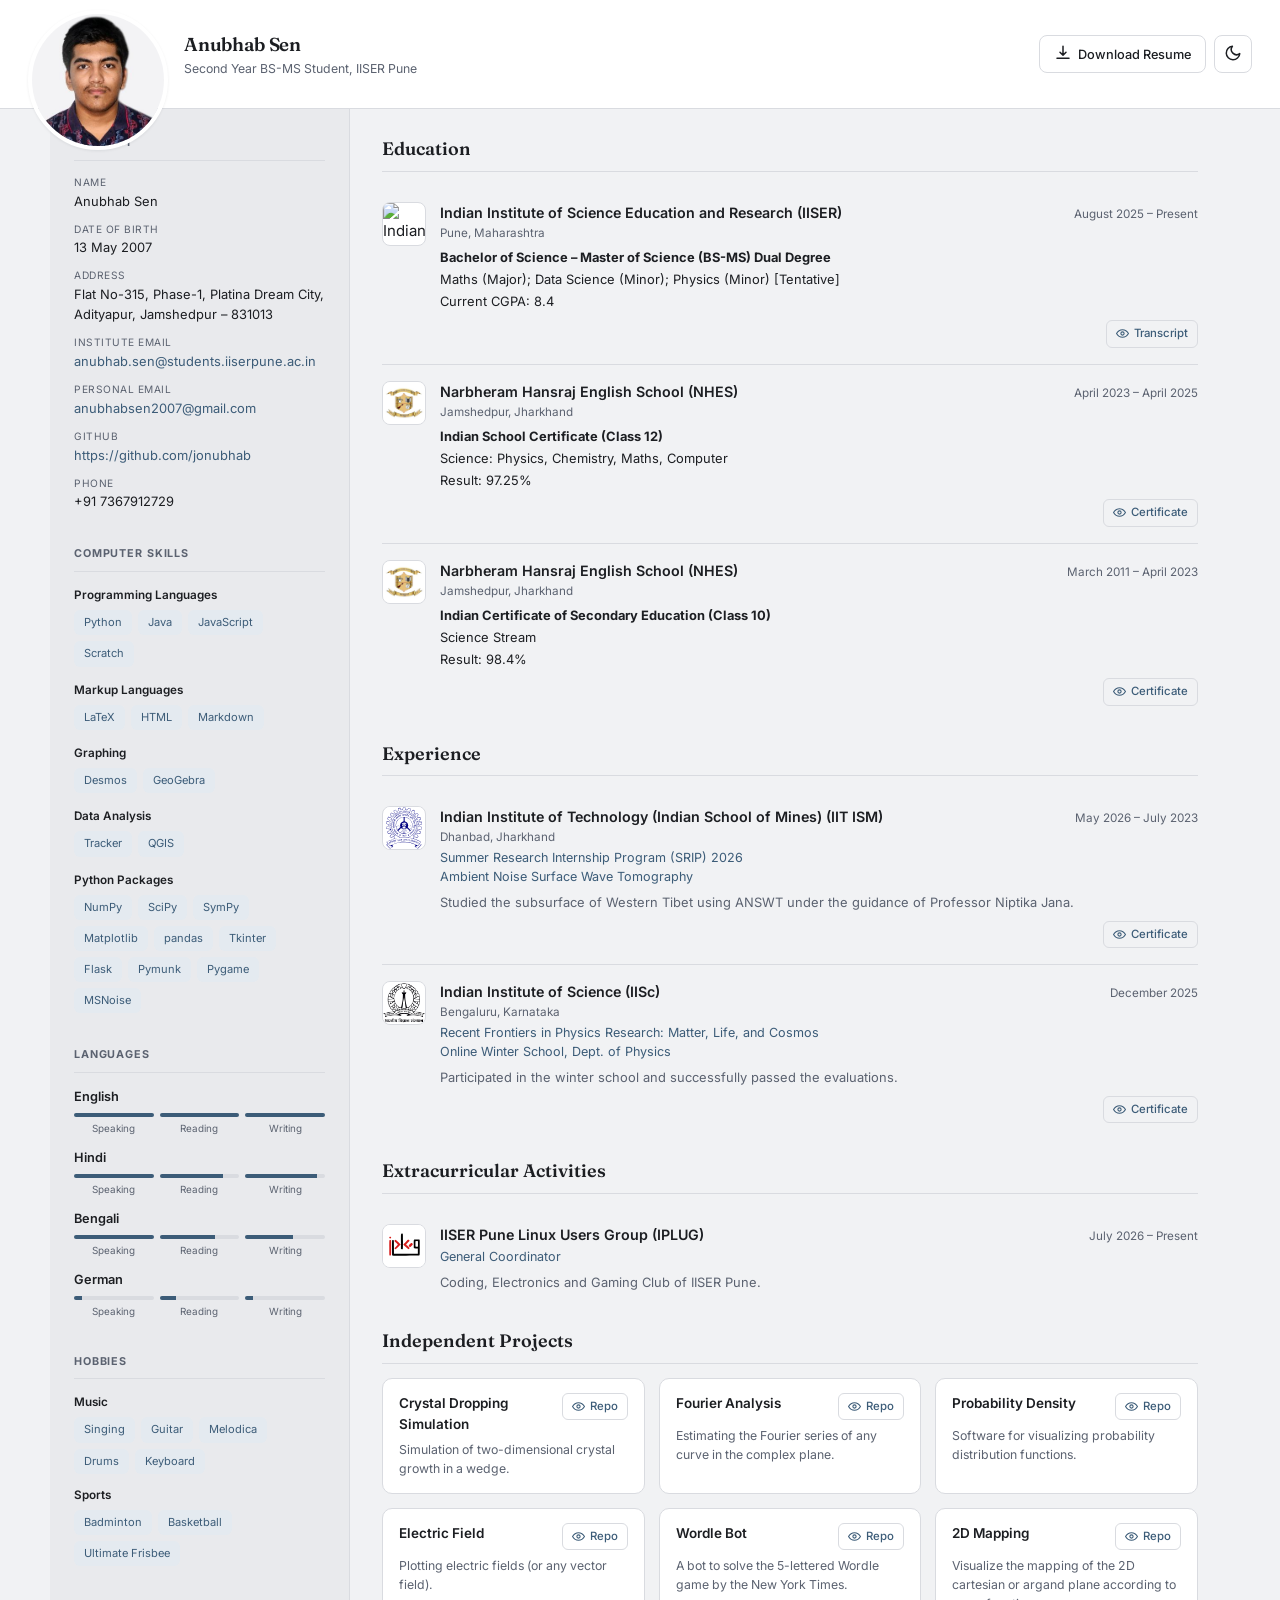
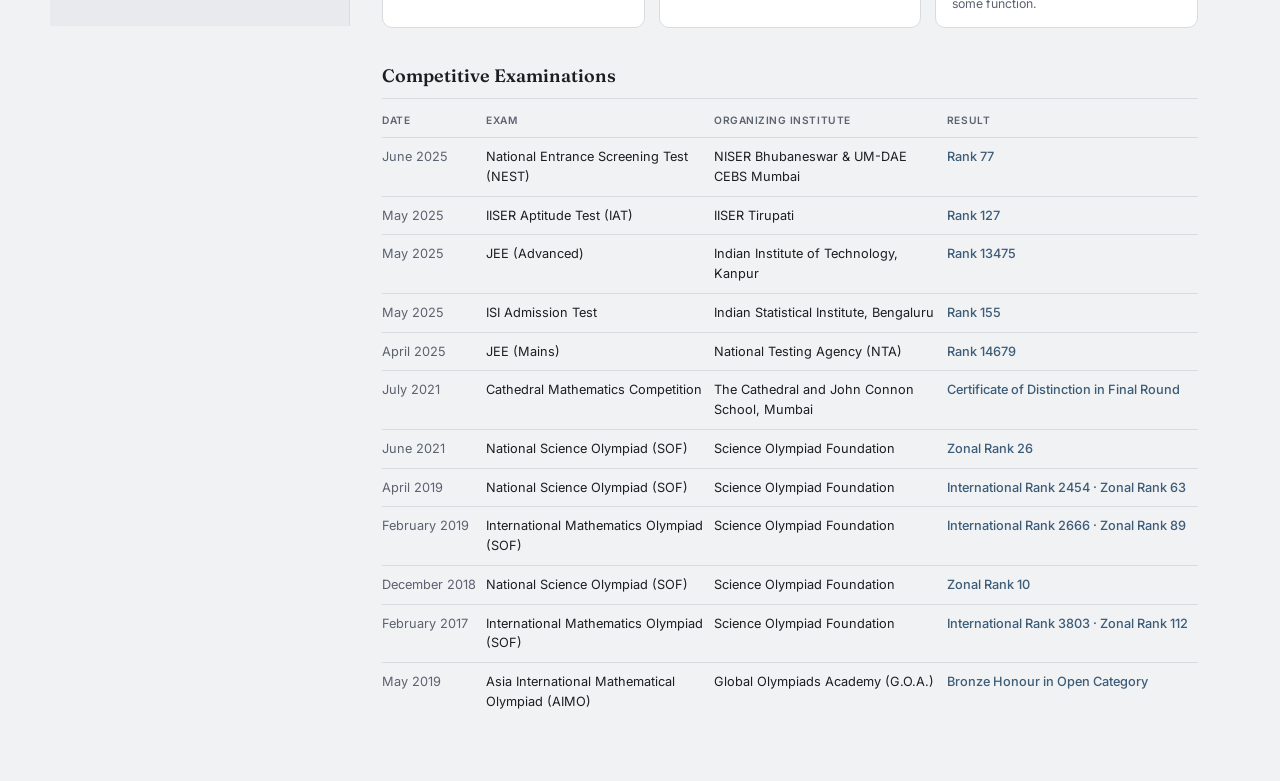
==== index.html @ 9dd553d6 "Add files via upload" ====
<!DOCTYPE html>
<html lang="en">
<head>
<meta charset="UTF-8">
<meta name="viewport" content="width=device-width, initial-scale=1">
<title>Digital CV</title>
<link rel="stylesheet" href="style.css">
<script>
  // Apply saved / system theme immediately to avoid a flash of the wrong theme.
  (function () {
    try {
      var saved = localStorage.getItem('cv-theme');
      var theme = saved || (window.matchMedia('(prefers-color-scheme: dark)').matches ? 'dark' : 'light');
      document.documentElement.setAttribute('data-theme', theme);
    } catch (e) {
      document.documentElement.setAttribute('data-theme', 'light');
    }
  })();
</script>
</head>
<body>

  <header class="topbar">
    <img id="topbarPhoto" class="topbar__photo" src="" alt="">
    <div class="topbar__id">
      <div id="topbarName" class="topbar__name">Loading…</div>
      <div id="topbarRole" class="topbar__role"></div>
    </div>
    <div class="topbar__spacer"></div>
    <div class="topbar__actions">
      <button id="downloadBtn" class="icon-btn icon-btn--wide" title="Download Resume" aria-label="Download Resume">
        <span class="icon-download"></span> Download Resume
      </button>
      <button id="themeToggle" class="icon-btn" title="Toggle dark mode" aria-label="Toggle dark mode">
        <span class="icon-sun"></span>
        <span class="icon-moon"></span>
      </button>
    </div>
  </header>

  <div id="app" class="layout">
    <aside class="sidebar">

      <section class="section">
        <h2 class="section__title">Contact</h2>
        <ul id="contactList" class="contact-list"></ul>
      </section>

      <section class="section">
        <h2 class="section__title">Computer Skills</h2>
        <div id="skillsList"></div>
      </section>

      <section class="section">
        <h2 class="section__title">Languages</h2>
        <div id="languagesList"></div>
      </section>

      <section class="section">
        <h2 class="section__title">Hobbies</h2>
        <div id="hobbiesList"></div>
      </section>

    </aside>

    <main class="content">

      <section class="section">
        <h2 class="section__title">Education</h2>
        <div id="educationList"></div>
      </section>

      <section class="section">
        <h2 class="section__title">Experience</h2>
        <div id="experienceList"></div>
      </section>

      <section class="section">
        <h2 class="section__title">Extracurricular Activities</h2>
        <div id="extracurricularList"></div>
      </section>

      <section class="section">
        <h2 class="section__title">Independent Projects</h2>
        <div id="projectsGrid" class="project-grid"></div>
      </section>

      <section class="section">
        <h2 class="section__title">Competitive Examinations</h2>
        <table class="exam-table">
          <thead>
            <tr><th>Date</th><th>Exam</th><th>Organizing Institute</th><th>Result</th></tr>
          </thead>
          <tbody id="examsBody"></tbody>
        </table>
      </section>

    </main>
  </div>

  <iframe id="printFrame" title="Resume print" aria-hidden="true"
    style="position:fixed;width:0;height:0;border:0;visibility:hidden;"></iframe>

  <script src="script.js"></script>
</body>
</html>
---- style.css ----
/* ============================================================
   Digital CV — Desktop stylesheet
   Theme: minimalist grey (light) / deep blue (dark)
   ============================================================ */

@import url('https://fonts.googleapis.com/css2?family=Fraunces:opsz,wght@9..144,400;9..144,500;9..144,600&family=Inter:wght@400;500;600;700&display=swap');

:root[data-theme="light"] {
  --bg: #f1f2f4;
  --surface: #ffffff;
  --sidebar-bg: #e9eaed;
  --border: #d9dbe0;
  --text: #1c1e22;
  --text-muted: #5b6270;
  --accent: #3c5c78;
  --accent-soft: #e4eaf0;
  --accent-contrast: #ffffff;
  --shadow: 0 1px 3px rgba(20, 24, 30, 0.07);
  --placeholder: #b8bec8;
  color-scheme: light;
}

:root[data-theme="dark"] {
  --bg: #0b111c;
  --surface: #121b29;
  --sidebar-bg: #0e1621;
  --border: #223049;
  --text: #e7eaf0;
  --text-muted: #8f9bb0;
  --accent: #7aa7dc;
  --accent-soft: #1a2536;
  --accent-contrast: #0b111c;
  --shadow: 0 1px 3px rgba(0, 0, 0, 0.4);
  --placeholder: #3a4a63;
  color-scheme: dark;
}

* { box-sizing: border-box; }

html, body {
  margin: 0;
  padding: 0;
  background: var(--bg);
  color: var(--text);
  font-family: 'Inter', system-ui, sans-serif;
  font-size: 15px;
  line-height: 1.55;
  -webkit-font-smoothing: antialiased;
}

a { color: var(--accent); text-decoration: none; }
a:hover { text-decoration: underline; }

::selection { background: var(--accent); color: var(--accent-contrast); }

button {
  font-family: inherit;
  cursor: pointer;
}

/* ---------------- Top bar ---------------- */

.topbar {
  position: sticky;
  top: 0;
  z-index: 50;
  display: flex;
  align-items: center;
  gap: 16px;
  padding: 10px 28px;
  background: var(--surface);
  border-bottom: 1px solid var(--border);
  overflow: visible;
}

.topbar__photo {
  width: 140px;
  height: 140px;
  border-radius: 50%;
  object-fit: cover;
  border: 4px solid var(--surface);
  box-shadow: var(--shadow);
  flex-shrink: 0;
  position: relative;
  z-index: 2;
  margin-bottom: -52px;
  background: var(--sidebar-bg);
}

.topbar__id { min-width: 0; }

.topbar__name {
  font-family: 'Fraunces', serif;
  font-size: 1.25rem;
  font-weight: 600;
  letter-spacing: -0.01em;
  white-space: nowrap;
  overflow: hidden;
  text-overflow: ellipsis;
}

.topbar__role {
  font-size: 0.82rem;
  color: var(--text-muted);
  white-space: nowrap;
  overflow: hidden;
  text-overflow: ellipsis;
}

.topbar__spacer { flex: 1; }

.topbar__actions {
  display: flex;
  align-items: center;
  gap: 8px;
}

.icon-btn {
  display: inline-flex;
  align-items: center;
  justify-content: center;
  gap: 6px;
  width: 38px;
  height: 38px;
  border-radius: 8px;
  border: 1px solid var(--border);
  background: var(--surface);
  color: var(--text);
  transition: background 0.15s ease, border-color 0.15s ease;
}

.icon-btn:hover { background: var(--accent-soft); border-color: var(--accent); }

.icon-btn svg { width: 18px; height: 18px; stroke: currentColor; }

.icon-btn--wide {
  width: auto;
  padding: 0 14px;
  font-size: 0.85rem;
  font-weight: 500;
}

/* Sun/moon swap by theme */
[data-theme="light"] .icon-moon { display: block; }
[data-theme="light"] .icon-sun { display: none; }
[data-theme="dark"] .icon-moon { display: none; }
[data-theme="dark"] .icon-sun { display: block; }

/* ---------------- Layout ---------------- */

.layout {
  display: flex;
  align-items: flex-start;
  max-width: 1180px;
  margin: 0 auto;
}

.sidebar {
  width: 300px;
  flex-shrink: 0;
  background: var(--sidebar-bg);
  border-right: 1px solid var(--border);
  padding: 26px 24px 60px;
  min-height: calc(100vh - 73px);
}

.content {
  flex: 1;
  min-width: 0;
  padding: 26px 32px 60px;
}

/* ---------------- Section headings ---------------- */

.section { margin-bottom: 34px; }
.section:last-child { margin-bottom: 0; }

.section__title {
  font-size: 0.72rem;
  font-weight: 700;
  letter-spacing: 0.08em;
  text-transform: uppercase;
  color: var(--text-muted);
  margin: 0 0 14px;
  padding-bottom: 8px;
  border-bottom: 1px solid var(--border);
}

.content .section__title {
  font-size: 1.2rem;
  color: var(--text);
  text-transform: none;
  letter-spacing: 0;
  font-family: 'Fraunces', serif;
  font-weight: 600;
}

/* ---------------- Sidebar: contact ---------------- */

.contact-list {
  list-style: none;
  margin: 0;
  padding: 0;
  display: flex;
  flex-direction: column;
  gap: 10px;
}

.contact-list li {
  display: flex;
  flex-direction: column;
  gap: 1px;
  font-size: 0.86rem;
}

.contact-list .label {
  font-size: 0.68rem;
  text-transform: uppercase;
  letter-spacing: 0.05em;
  color: var(--text-muted);
}

.contact-list .value { word-break: break-word; }

/* ---------------- Sidebar: skills ---------------- */

.skill-group { margin-bottom: 14px; }
.skill-group:last-child { margin-bottom: 0; }

.skill-group__label {
  font-size: 0.78rem;
  font-weight: 600;
  margin-bottom: 6px;
}

.tag-row {
  display: flex;
  flex-wrap: wrap;
  gap: 6px;
}

.tag {
  font-size: 0.74rem;
  padding: 3px 9px;
  border-radius: 6px;
  background: var(--accent-soft);
  color: var(--accent);
  border: 1px solid transparent;
}

/* ---------------- Sidebar: languages ---------------- */

.lang-item { margin-bottom: 12px; }
.lang-item:last-child { margin-bottom: 0; }

.lang-item__name { font-size: 0.85rem; font-weight: 600; margin-bottom: 6px; }

.lang-bars {
  display: grid;
  grid-template-columns: 1fr 1fr 1fr;
  gap: 6px;
}

.lang-bar {
  font-size: 0.66rem;
  color: var(--text-muted);
  text-align: center;
}

.lang-bar__track {
  height: 4px;
  background: var(--border);
  border-radius: 2px;
  margin-bottom: 4px;
  overflow: hidden;
}

.lang-bar__fill { height: 100%; background: var(--accent); }

/* ---------------- Sidebar: hobbies ---------------- */

.hobby-group { margin-bottom: 12px; }
.hobby-group:last-child { margin-bottom: 0; }
.hobby-group__label { font-size: 0.78rem; font-weight: 600; margin-bottom: 6px; }

/* ---------------- Main content: entries ---------------- */

.entry {
  display: flex;
  gap: 14px;
  padding: 16px 0;
  border-bottom: 1px solid var(--border);
}

.entry:last-child { border-bottom: none; padding-bottom: 0; }

.entry__logo {
  width: 44px;
  height: 44px;
  border-radius: 8px;
  object-fit: cover;
  flex-shrink: 0;
  border: 1px solid var(--border);
  background: var(--surface);
}

.entry__body { flex: 1; min-width: 0; }

.entry__top {
  display: flex;
  justify-content: space-between;
  align-items: baseline;
  gap: 12px;
  flex-wrap: wrap;
}

.entry__title { font-weight: 600; font-size: 0.95rem; }
.entry__meta { font-size: 0.78rem; color: var(--text-muted); white-space: nowrap; }
.entry__subtitle { font-size: 0.84rem; color: var(--accent); margin-top: 1px; }
.entry__loc { font-size: 0.78rem; color: var(--text-muted); }

.entry__lines { margin: 6px 0 0; font-size: 0.86rem; color: var(--text); }
.entry__lines div { margin-bottom: 2px; }
.entry__lines div:last-child { margin-bottom: 0; }

.entry__desc { font-size: 0.86rem; color: var(--text-muted); margin-top: 6px; }

.entry__foot {
  display: flex;
  align-items: center;
  justify-content: space-between;
  margin-top: 8px;
}

.view-link {
  display: inline-flex;
  align-items: center;
  gap: 5px;
  font-size: 0.76rem;
  font-weight: 500;
  color: var(--accent);
  border: 1px solid var(--border);
  border-radius: 6px;
  padding: 4px 9px;
}

.view-link svg { width: 13px; height: 13px; stroke: currentColor; }
.view-link:hover { background: var(--accent-soft); text-decoration: none; }
.view-link--disabled { opacity: 0.45; cursor: not-allowed; pointer-events: none; }

/* Projects */

.project-grid {
  display: grid;
  grid-template-columns: repeat(auto-fill, minmax(240px, 1fr));
  gap: 14px;
}

.project-card {
  border: 1px solid var(--border);
  border-radius: 10px;
  padding: 14px 16px;
  background: var(--surface);
}

.project-card__top {
  display: flex;
  justify-content: space-between;
  align-items: flex-start;
  gap: 8px;
}

.project-card__name { font-weight: 600; font-size: 0.9rem; }
.project-card__desc { font-size: 0.82rem; color: var(--text-muted); margin-top: 6px; }

/* Competitive exams — compact table */

.exam-table {
  width: 100%;
  border-collapse: collapse;
  font-size: 0.85rem;
}

.exam-table th {
  text-align: left;
  font-size: 0.68rem;
  text-transform: uppercase;
  letter-spacing: 0.05em;
  color: var(--text-muted);
  padding: 0 10px 8px 0;
  border-bottom: 1px solid var(--border);
  font-weight: 600;
}

.exam-table td {
  padding: 9px 10px 9px 0;
  border-bottom: 1px solid var(--border);
  vertical-align: top;
}

.exam-table tr:last-child td { border-bottom: none; }
.exam-table td.result { color: var(--accent); font-weight: 500; white-space: nowrap; }
.exam-table td.date { color: var(--text-muted); white-space: nowrap; }

/* ---------------- Loading / error state ---------------- */

.load-note {
  font-size: 0.85rem;
  color: var(--text-muted);
  padding: 40px;
  text-align: center;
}

.load-note code {
  background: var(--accent-soft);
  padding: 1px 6px;
  border-radius: 4px;
}

/* ---------------- Focus visibility ---------------- */

a:focus-visible, button:focus-visible {
  outline: 2px solid var(--accent);
  outline-offset: 2px;
}

/* ---------------- Responsive fallback (narrow desktop window) ---------------- */

@media (max-width: 860px) {
  .layout { flex-direction: column; }
  .sidebar { width: 100%; border-right: none; border-bottom: 1px solid var(--border); min-height: 0; }
  .exam-table { display: block; overflow-x: auto; }
}

@media (prefers-reduced-motion: reduce) {
  * { transition: none !important; }
}
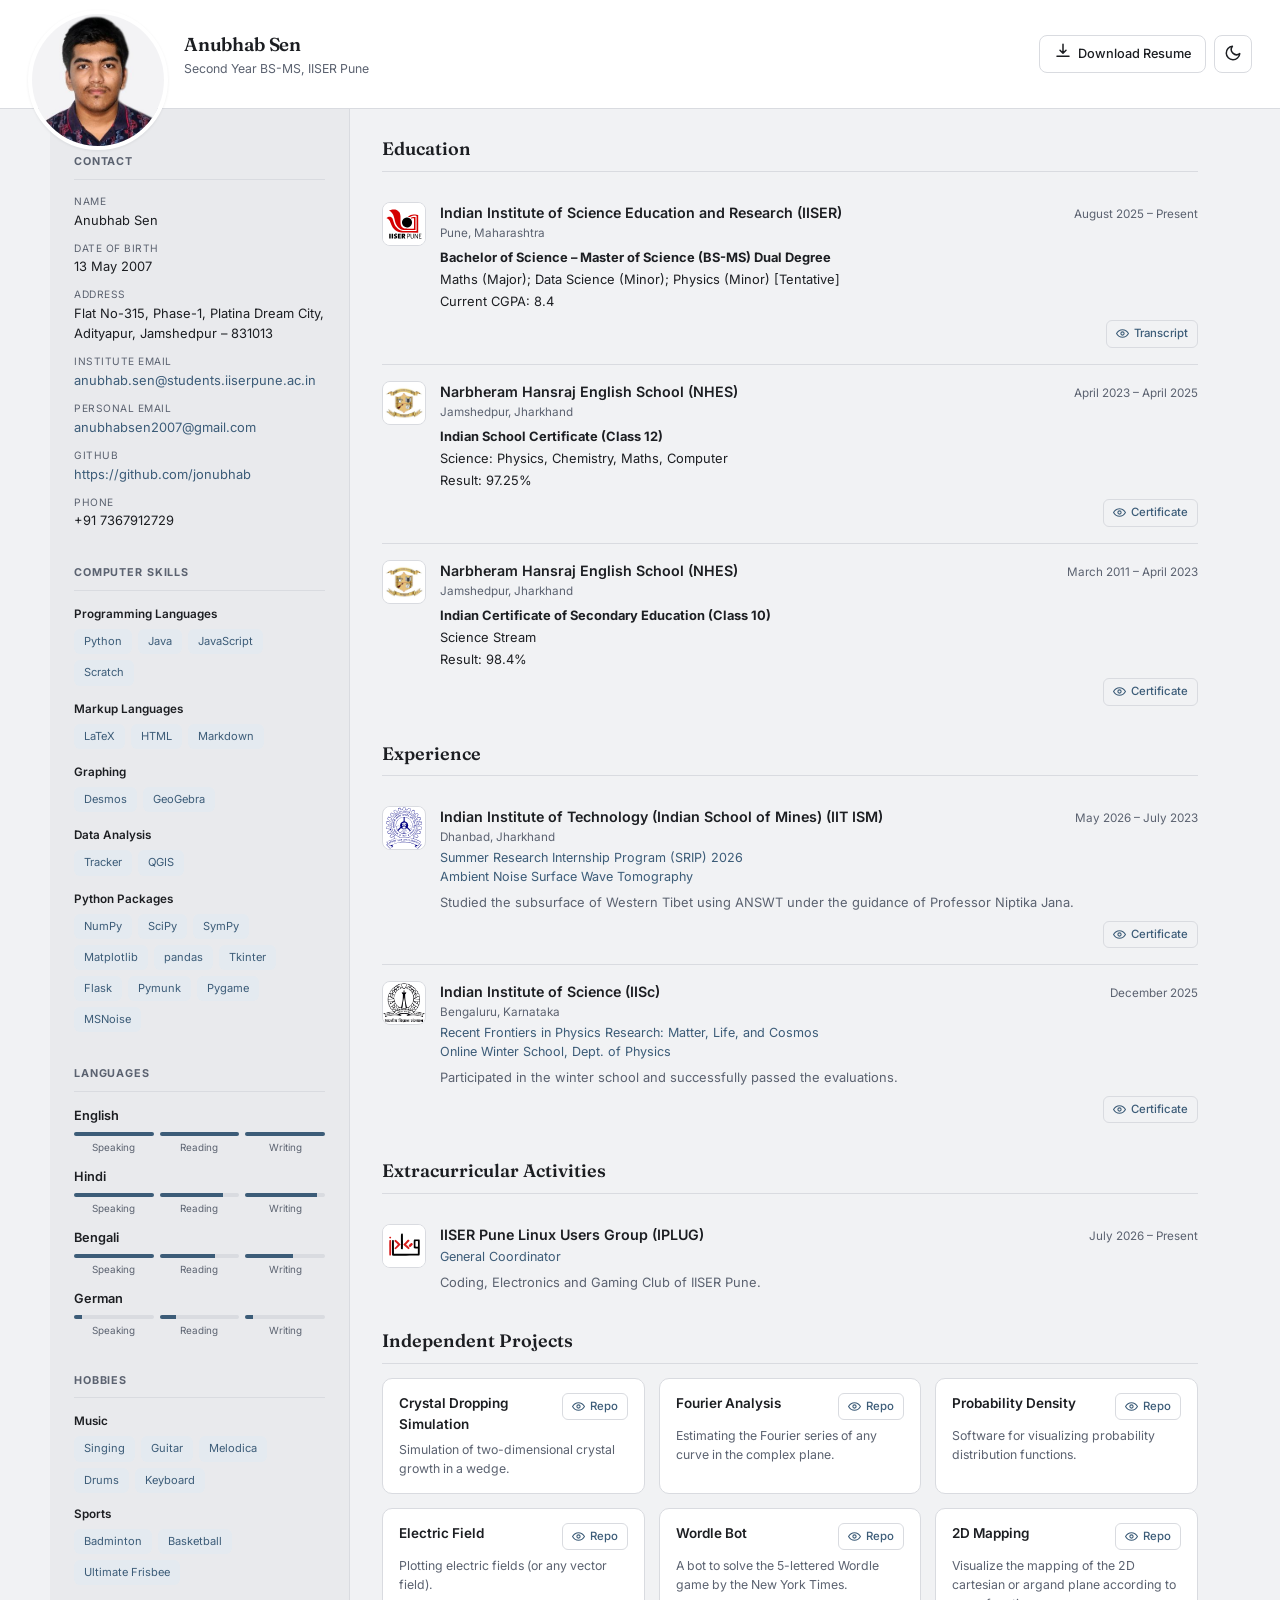
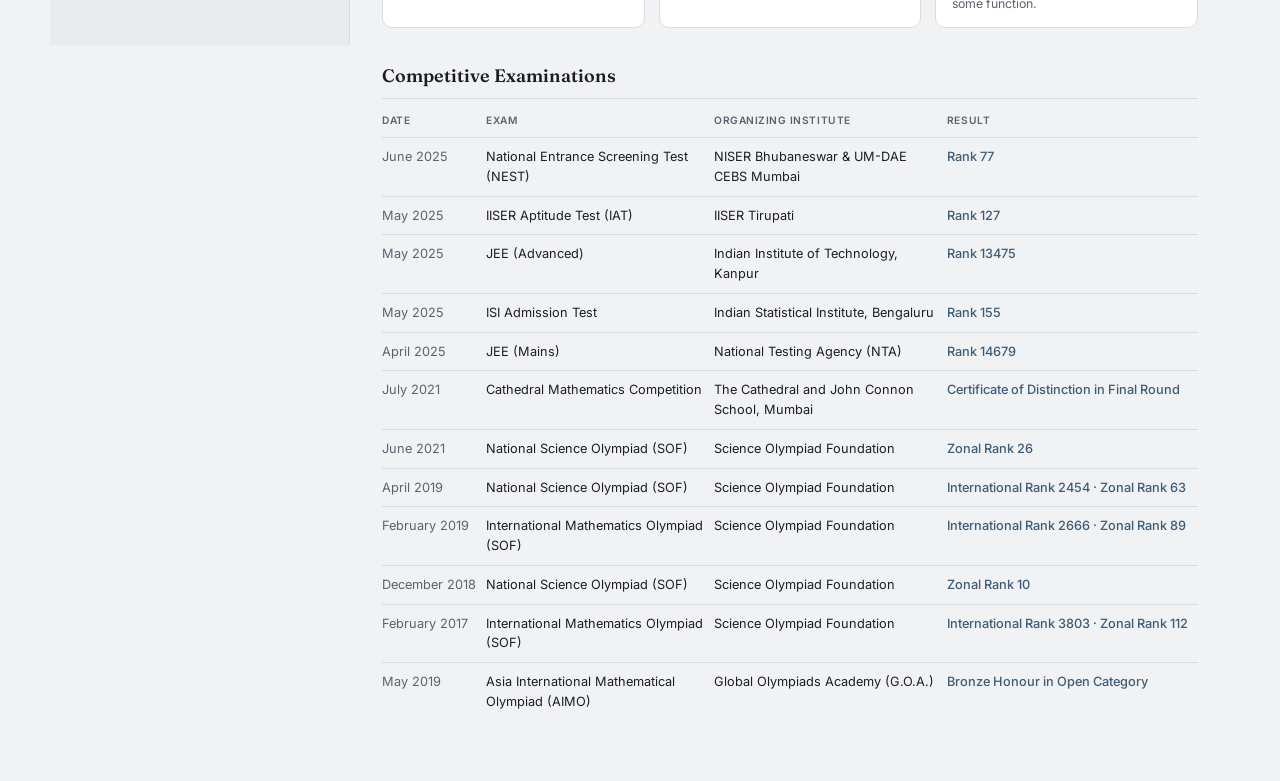
==== commit 6dd1487b: "Add files via upload" ====
--- a/index.html
+++ b/index.html
@@ -28,9 +28,9 @@
     </div>
     <div class="topbar__spacer"></div>
     <div class="topbar__actions">
-      <button id="downloadBtn" class="icon-btn icon-btn--wide" title="Download Resume" aria-label="Download Resume">
+      <a id="downloadBtn" class="icon-btn icon-btn--wide" href="assets/Anubhab%20Sen%20-%20CV.pdf" download="Anubhab Sen - CV.pdf" title="Download Resume" aria-label="Download Resume">
         <span class="icon-download"></span> Download Resume
-      </button>
+      </a>
       <button id="themeToggle" class="icon-btn" title="Toggle dark mode" aria-label="Toggle dark mode">
         <span class="icon-sun"></span>
         <span class="icon-moon"></span>
@@ -98,9 +98,6 @@
     </main>
   </div>
 
-  <iframe id="printFrame" title="Resume print" aria-hidden="true"
-    style="position:fixed;width:0;height:0;border:0;visibility:hidden;"></iframe>
-
   <script src="script.js"></script>
 </body>
 </html>
--- a/style.css
+++ b/style.css
@@ -126,10 +126,11 @@
   border: 1px solid var(--border);
   background: var(--surface);
   color: var(--text);
+  text-decoration: none;
   transition: background 0.15s ease, border-color 0.15s ease;
 }
 
-.icon-btn:hover { background: var(--accent-soft); border-color: var(--accent); }
+.icon-btn:hover { background: var(--accent-soft); border-color: var(--accent); text-decoration: none; }
 
 .icon-btn svg { width: 18px; height: 18px; stroke: currentColor; }
 
@@ -150,9 +151,11 @@
 
 .layout {
   display: flex;
+  flex-wrap: nowrap;
   align-items: flex-start;
   max-width: 1180px;
   margin: 0 auto;
+  overflow-x: auto;
 }
 
 .sidebar {
@@ -160,13 +163,13 @@
   flex-shrink: 0;
   background: var(--sidebar-bg);
   border-right: 1px solid var(--border);
-  padding: 26px 24px 60px;
+  padding: 45px 24px 60px;
   min-height: calc(100vh - 73px);
 }
 
 .content {
   flex: 1;
-  min-width: 0;
+  min-width: 520px;
   padding: 26px 32px 60px;
 }
 
@@ -424,13 +427,12 @@
   outline-offset: 2px;
 }
 
-/* ---------------- Responsive fallback (narrow desktop window) ---------------- */
-
-@media (max-width: 860px) {
-  .layout { flex-direction: column; }
-  .sidebar { width: 100%; border-right: none; border-bottom: 1px solid var(--border); min-height: 0; }
-  .exam-table { display: block; overflow-x: auto; }
-}
+/* ---------------- Narrow desktop window ----------------
+   Below the content's comfortable min-width, the sidebar and
+   content no longer wrap/stack — the .layout row scrolls
+   horizontally instead (scrollbar at the bottom). */
+
+.exam-table { display: block; overflow-x: auto; }
 
 @media (prefers-reduced-motion: reduce) {
   * { transition: none !important; }
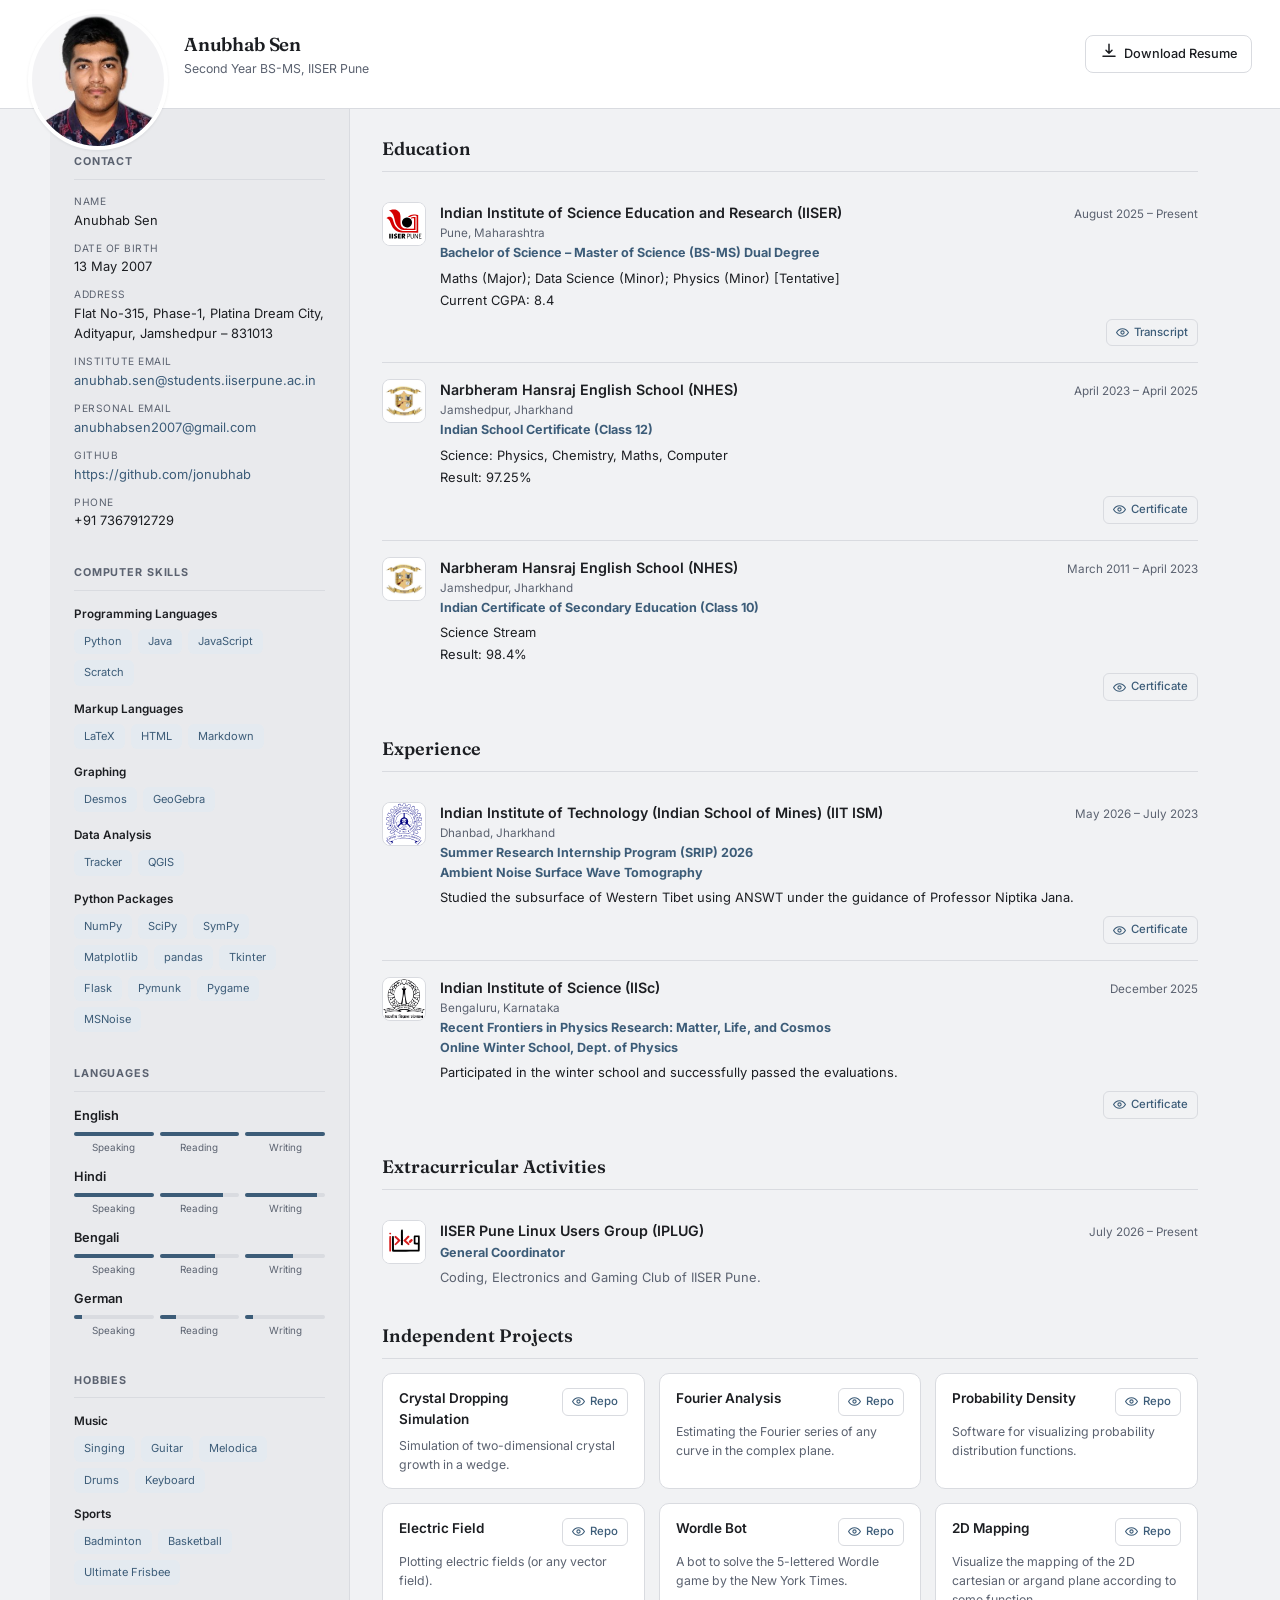
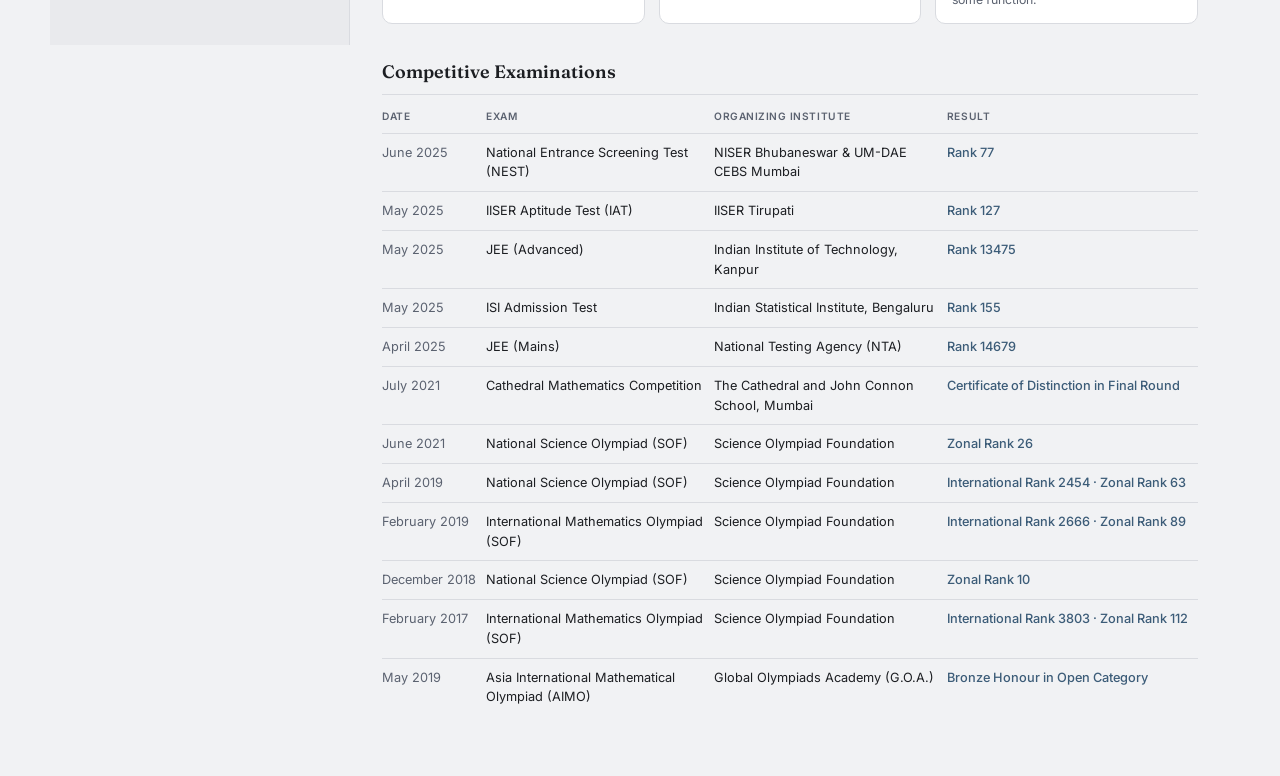
==== commit a3bd4771: "Add files via upload" ====
--- a/index.html
+++ b/index.html
@@ -3,20 +3,9 @@
 <head>
 <meta charset="UTF-8">
 <meta name="viewport" content="width=device-width, initial-scale=1">
-<title>Digital CV</title>
+<title>Anubhab Sen</title>
 <link rel="stylesheet" href="style.css">
-<script>
-  // Apply saved / system theme immediately to avoid a flash of the wrong theme.
-  (function () {
-    try {
-      var saved = localStorage.getItem('cv-theme');
-      var theme = saved || (window.matchMedia('(prefers-color-scheme: dark)').matches ? 'dark' : 'light');
-      document.documentElement.setAttribute('data-theme', theme);
-    } catch (e) {
-      document.documentElement.setAttribute('data-theme', 'light');
-    }
-  })();
-</script>
+<script src="theme-init.js"></script>
 </head>
 <body>
 
@@ -28,13 +17,9 @@
     </div>
     <div class="topbar__spacer"></div>
     <div class="topbar__actions">
-      <a id="downloadBtn" class="icon-btn icon-btn--wide" href="assets/Anubhab%20Sen%20-%20CV.pdf" download="Anubhab Sen - CV.pdf" title="Download Resume" aria-label="Download Resume">
+      <a id="downloadBtn" class="icon-btn icon-btn--wide" href="assets/Anubhab%20Sen%20-%20CV.pdf" download="Anubhab Sen - Resume.pdf" title="Download Resume" aria-label="Download Resume">
         <span class="icon-download"></span> Download Resume
       </a>
-      <button id="themeToggle" class="icon-btn" title="Toggle dark mode" aria-label="Toggle dark mode">
-        <span class="icon-sun"></span>
-        <span class="icon-moon"></span>
-      </button>
     </div>
   </header>
 
--- a/style.css
+++ b/style.css
@@ -1,39 +1,5 @@
-/* ============================================================
-   Digital CV — Desktop stylesheet
-   Theme: minimalist grey (light) / deep blue (dark)
-   ============================================================ */
-
 @import url('https://fonts.googleapis.com/css2?family=Fraunces:opsz,wght@9..144,400;9..144,500;9..144,600&family=Inter:wght@400;500;600;700&display=swap');
-
-:root[data-theme="light"] {
-  --bg: #f1f2f4;
-  --surface: #ffffff;
-  --sidebar-bg: #e9eaed;
-  --border: #d9dbe0;
-  --text: #1c1e22;
-  --text-muted: #5b6270;
-  --accent: #3c5c78;
-  --accent-soft: #e4eaf0;
-  --accent-contrast: #ffffff;
-  --shadow: 0 1px 3px rgba(20, 24, 30, 0.07);
-  --placeholder: #b8bec8;
-  color-scheme: light;
-}
-
-:root[data-theme="dark"] {
-  --bg: #0b111c;
-  --surface: #121b29;
-  --sidebar-bg: #0e1621;
-  --border: #223049;
-  --text: #e7eaf0;
-  --text-muted: #8f9bb0;
-  --accent: #7aa7dc;
-  --accent-soft: #1a2536;
-  --accent-contrast: #0b111c;
-  --shadow: 0 1px 3px rgba(0, 0, 0, 0.4);
-  --placeholder: #3a4a63;
-  color-scheme: dark;
-}
+@import url('theme.css');
 
 * { box-sizing: border-box; }
 
@@ -58,7 +24,7 @@
   cursor: pointer;
 }
 
-/* ---------------- Top bar ---------------- */
+/* Top bar */
 
 .topbar {
   position: sticky;
@@ -141,13 +107,7 @@
   font-weight: 500;
 }
 
-/* Sun/moon swap by theme */
-[data-theme="light"] .icon-moon { display: block; }
-[data-theme="light"] .icon-sun { display: none; }
-[data-theme="dark"] .icon-moon { display: none; }
-[data-theme="dark"] .icon-sun { display: block; }
-
-/* ---------------- Layout ---------------- */
+/* Layout */
 
 .layout {
   display: flex;
@@ -173,7 +133,7 @@
   padding: 26px 32px 60px;
 }
 
-/* ---------------- Section headings ---------------- */
+/* Section headings */
 
 .section { margin-bottom: 34px; }
 .section:last-child { margin-bottom: 0; }
@@ -198,7 +158,7 @@
   font-weight: 600;
 }
 
-/* ---------------- Sidebar: contact ---------------- */
+/* Contact */
 
 .contact-list {
   list-style: none;
@@ -225,7 +185,7 @@
 
 .contact-list .value { word-break: break-word; }
 
-/* ---------------- Sidebar: skills ---------------- */
+/* Skills */
 
 .skill-group { margin-bottom: 14px; }
 .skill-group:last-child { margin-bottom: 0; }
@@ -251,7 +211,7 @@
   border: 1px solid transparent;
 }
 
-/* ---------------- Sidebar: languages ---------------- */
+/* Languages */
 
 .lang-item { margin-bottom: 12px; }
 .lang-item:last-child { margin-bottom: 0; }
@@ -280,13 +240,13 @@
 
 .lang-bar__fill { height: 100%; background: var(--accent); }
 
-/* ---------------- Sidebar: hobbies ---------------- */
+/* Hobbies */
 
 .hobby-group { margin-bottom: 12px; }
 .hobby-group:last-child { margin-bottom: 0; }
 .hobby-group__label { font-size: 0.78rem; font-weight: 600; margin-bottom: 6px; }
 
-/* ---------------- Main content: entries ---------------- */
+/* Main: entries */
 
 .entry {
   display: flex;
@@ -376,7 +336,7 @@
 .project-card__name { font-weight: 600; font-size: 0.9rem; }
 .project-card__desc { font-size: 0.82rem; color: var(--text-muted); margin-top: 6px; }
 
-/* Competitive exams — compact table */
+/* Competitive exams */
 
 .exam-table {
   width: 100%;
@@ -405,7 +365,7 @@
 .exam-table td.result { color: var(--accent); font-weight: 500; white-space: nowrap; }
 .exam-table td.date { color: var(--text-muted); white-space: nowrap; }
 
-/* ---------------- Loading / error state ---------------- */
+/* Loading Screen */
 
 .load-note {
   font-size: 0.85rem;
@@ -420,18 +380,13 @@
   border-radius: 4px;
 }
 
-/* ---------------- Focus visibility ---------------- */
+/* Focus visibility */
 
 a:focus-visible, button:focus-visible {
   outline: 2px solid var(--accent);
   outline-offset: 2px;
 }
 
-/* ---------------- Narrow desktop window ----------------
-   Below the content's comfortable min-width, the sidebar and
-   content no longer wrap/stack — the .layout row scrolls
-   horizontally instead (scrollbar at the bottom). */
-
 .exam-table { display: block; overflow-x: auto; }
 
 @media (prefers-reduced-motion: reduce) {
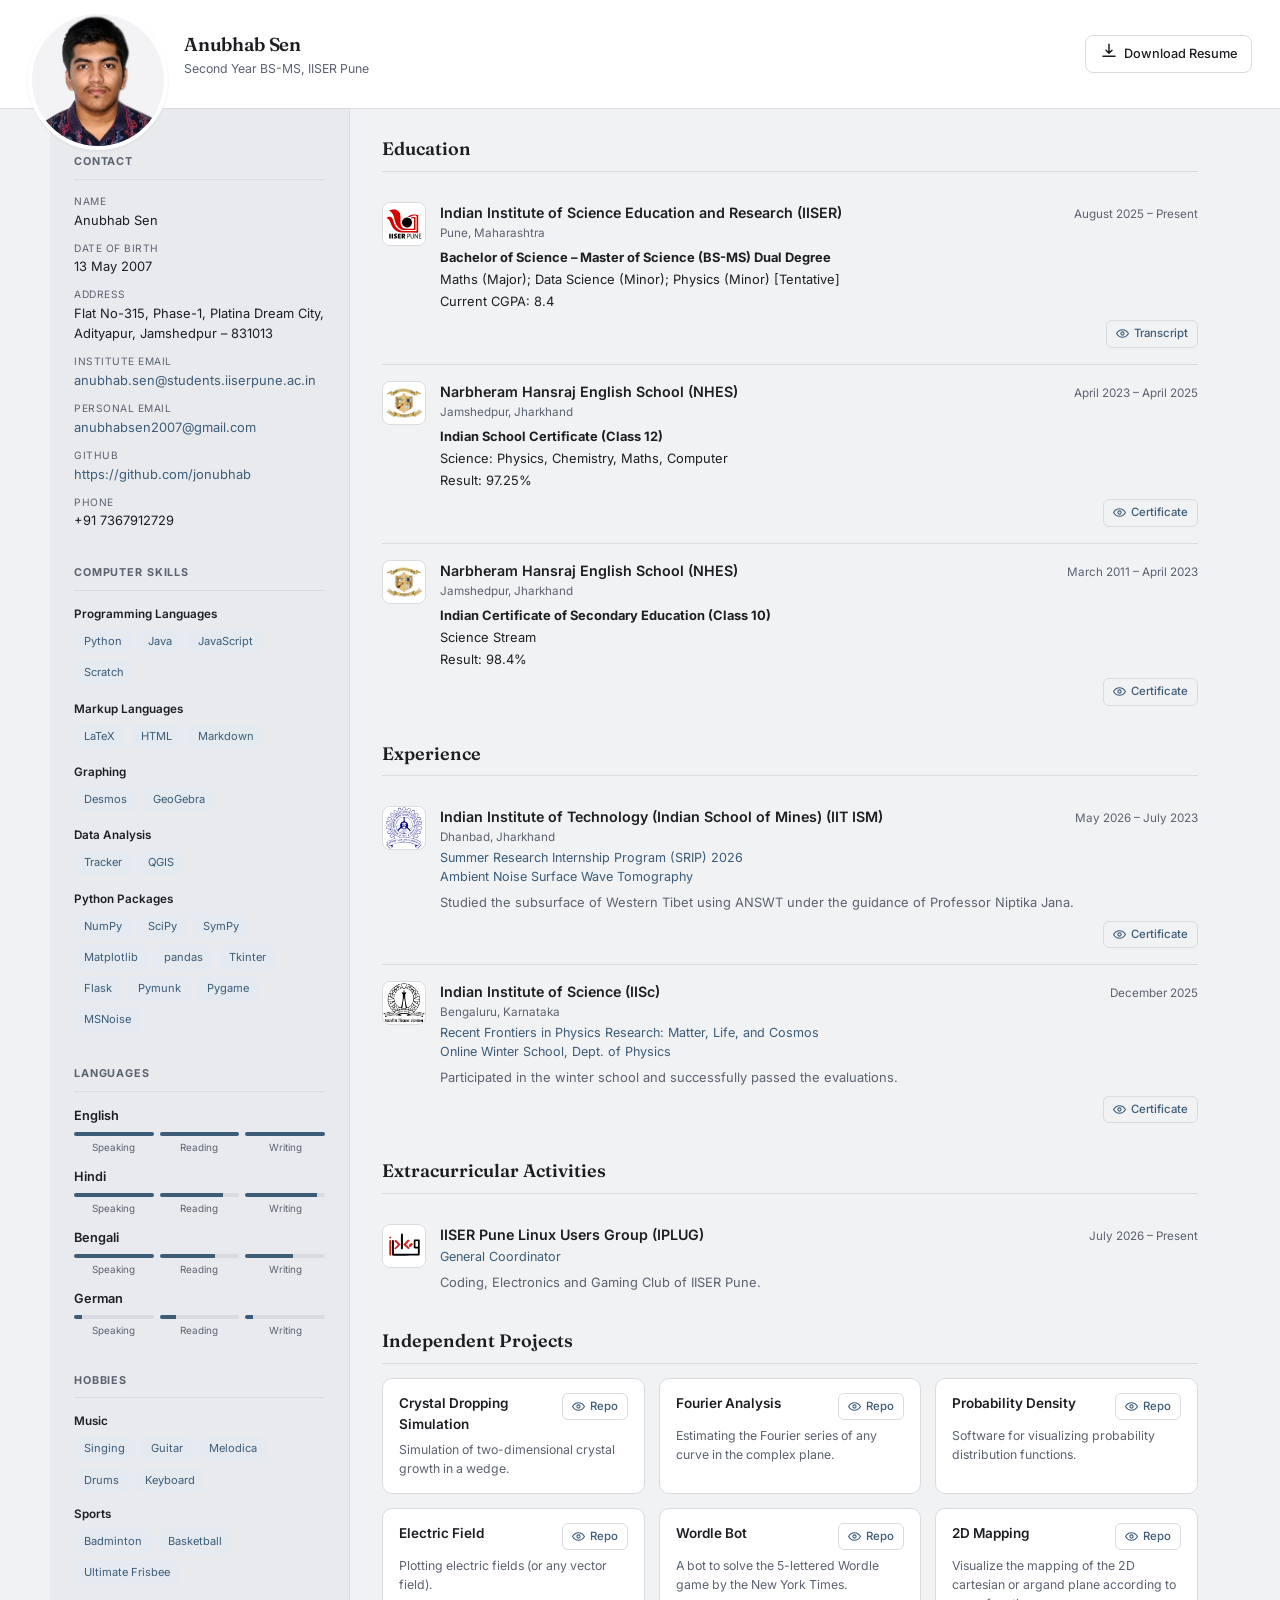
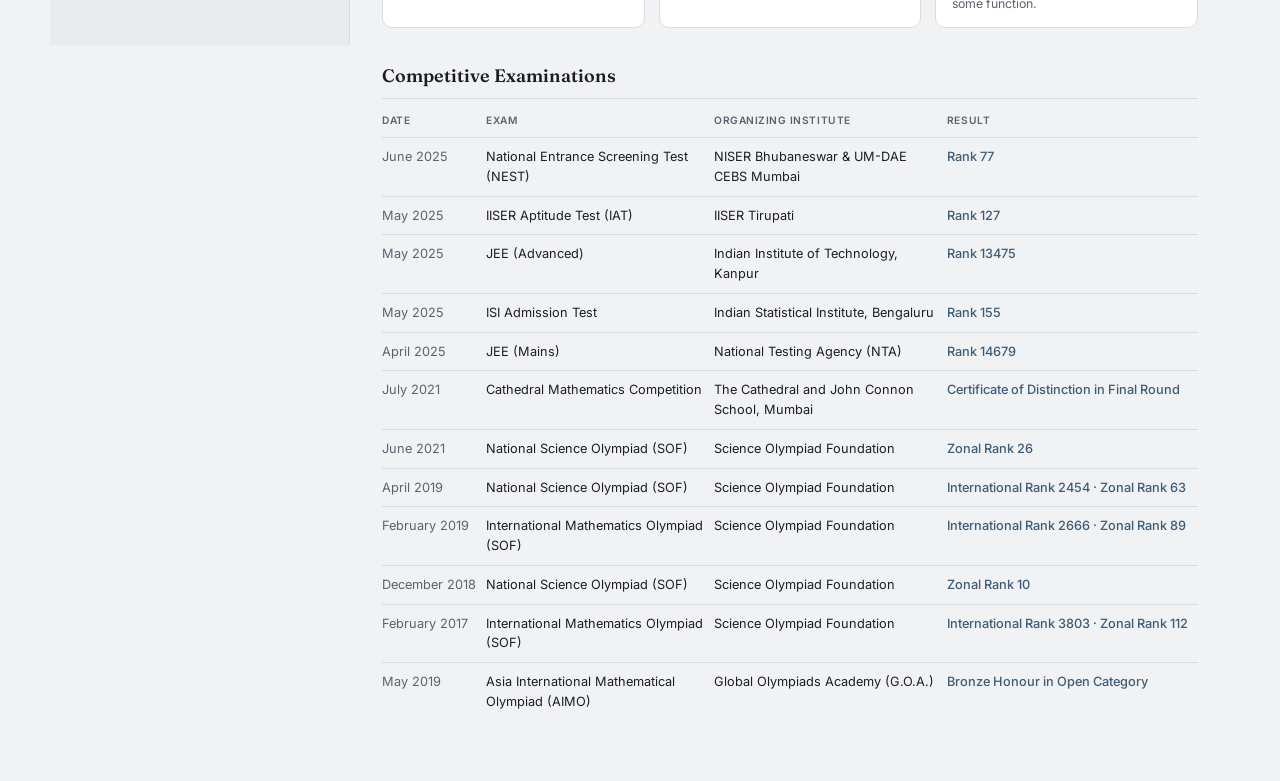
==== commit 6a087a97: "Add files via upload" ====
--- a/index.html
+++ b/index.html
@@ -17,7 +17,7 @@
     </div>
     <div class="topbar__spacer"></div>
     <div class="topbar__actions">
-      <a id="downloadBtn" class="icon-btn icon-btn--wide" href="assets/Anubhab%20Sen%20-%20CV.pdf" download="Anubhab Sen - Resume.pdf" title="Download Resume" aria-label="Download Resume">
+      <a id="downloadBtn" class="icon-btn icon-btn--wide" href="assets/Anubhab%20Sen%20-%20CV.pdf" download="Anubhab Sen - CV.pdf" title="Download Resume" aria-label="Download Resume">
         <span class="icon-download"></span> Download Resume
       </a>
     </div>
--- a/style.css
+++ b/style.css
@@ -1,3 +1,8 @@
+/* ============================================================
+   Digital CV — Desktop stylesheet
+   Theme: minimalist grey (light) / deep blue (dark)
+   ============================================================ */
+
 @import url('https://fonts.googleapis.com/css2?family=Fraunces:opsz,wght@9..144,400;9..144,500;9..144,600&family=Inter:wght@400;500;600;700&display=swap');
 @import url('theme.css');
 
@@ -24,7 +29,7 @@
   cursor: pointer;
 }
 
-/* Top bar */
+/* ---------------- Top bar ---------------- */
 
 .topbar {
   position: sticky;
@@ -107,7 +112,7 @@
   font-weight: 500;
 }
 
-/* Layout */
+/* ---------------- Layout ---------------- */
 
 .layout {
   display: flex;
@@ -133,7 +138,7 @@
   padding: 26px 32px 60px;
 }
 
-/* Section headings */
+/* ---------------- Section headings ---------------- */
 
 .section { margin-bottom: 34px; }
 .section:last-child { margin-bottom: 0; }
@@ -158,7 +163,7 @@
   font-weight: 600;
 }
 
-/* Contact */
+/* ---------------- Sidebar: contact ---------------- */
 
 .contact-list {
   list-style: none;
@@ -185,7 +190,7 @@
 
 .contact-list .value { word-break: break-word; }
 
-/* Skills */
+/* ---------------- Sidebar: skills ---------------- */
 
 .skill-group { margin-bottom: 14px; }
 .skill-group:last-child { margin-bottom: 0; }
@@ -211,7 +216,7 @@
   border: 1px solid transparent;
 }
 
-/* Languages */
+/* ---------------- Sidebar: languages ---------------- */
 
 .lang-item { margin-bottom: 12px; }
 .lang-item:last-child { margin-bottom: 0; }
@@ -240,13 +245,13 @@
 
 .lang-bar__fill { height: 100%; background: var(--accent); }
 
-/* Hobbies */
+/* ---------------- Sidebar: hobbies ---------------- */
 
 .hobby-group { margin-bottom: 12px; }
 .hobby-group:last-child { margin-bottom: 0; }
 .hobby-group__label { font-size: 0.78rem; font-weight: 600; margin-bottom: 6px; }
 
-/* Main: entries */
+/* ---------------- Main content: entries ---------------- */
 
 .entry {
   display: flex;
@@ -336,7 +341,7 @@
 .project-card__name { font-weight: 600; font-size: 0.9rem; }
 .project-card__desc { font-size: 0.82rem; color: var(--text-muted); margin-top: 6px; }
 
-/* Competitive exams */
+/* Competitive exams — compact table */
 
 .exam-table {
   width: 100%;
@@ -365,7 +370,7 @@
 .exam-table td.result { color: var(--accent); font-weight: 500; white-space: nowrap; }
 .exam-table td.date { color: var(--text-muted); white-space: nowrap; }
 
-/* Loading Screen */
+/* ---------------- Loading / error state ---------------- */
 
 .load-note {
   font-size: 0.85rem;
@@ -380,13 +385,18 @@
   border-radius: 4px;
 }
 
-/* Focus visibility */
+/* ---------------- Focus visibility ---------------- */
 
 a:focus-visible, button:focus-visible {
   outline: 2px solid var(--accent);
   outline-offset: 2px;
 }
 
+/* ---------------- Narrow desktop window ----------------
+   Below the content's comfortable min-width, the sidebar and
+   content no longer wrap/stack — the .layout row scrolls
+   horizontally instead (scrollbar at the bottom). */
+
 .exam-table { display: block; overflow-x: auto; }
 
 @media (prefers-reduced-motion: reduce) {
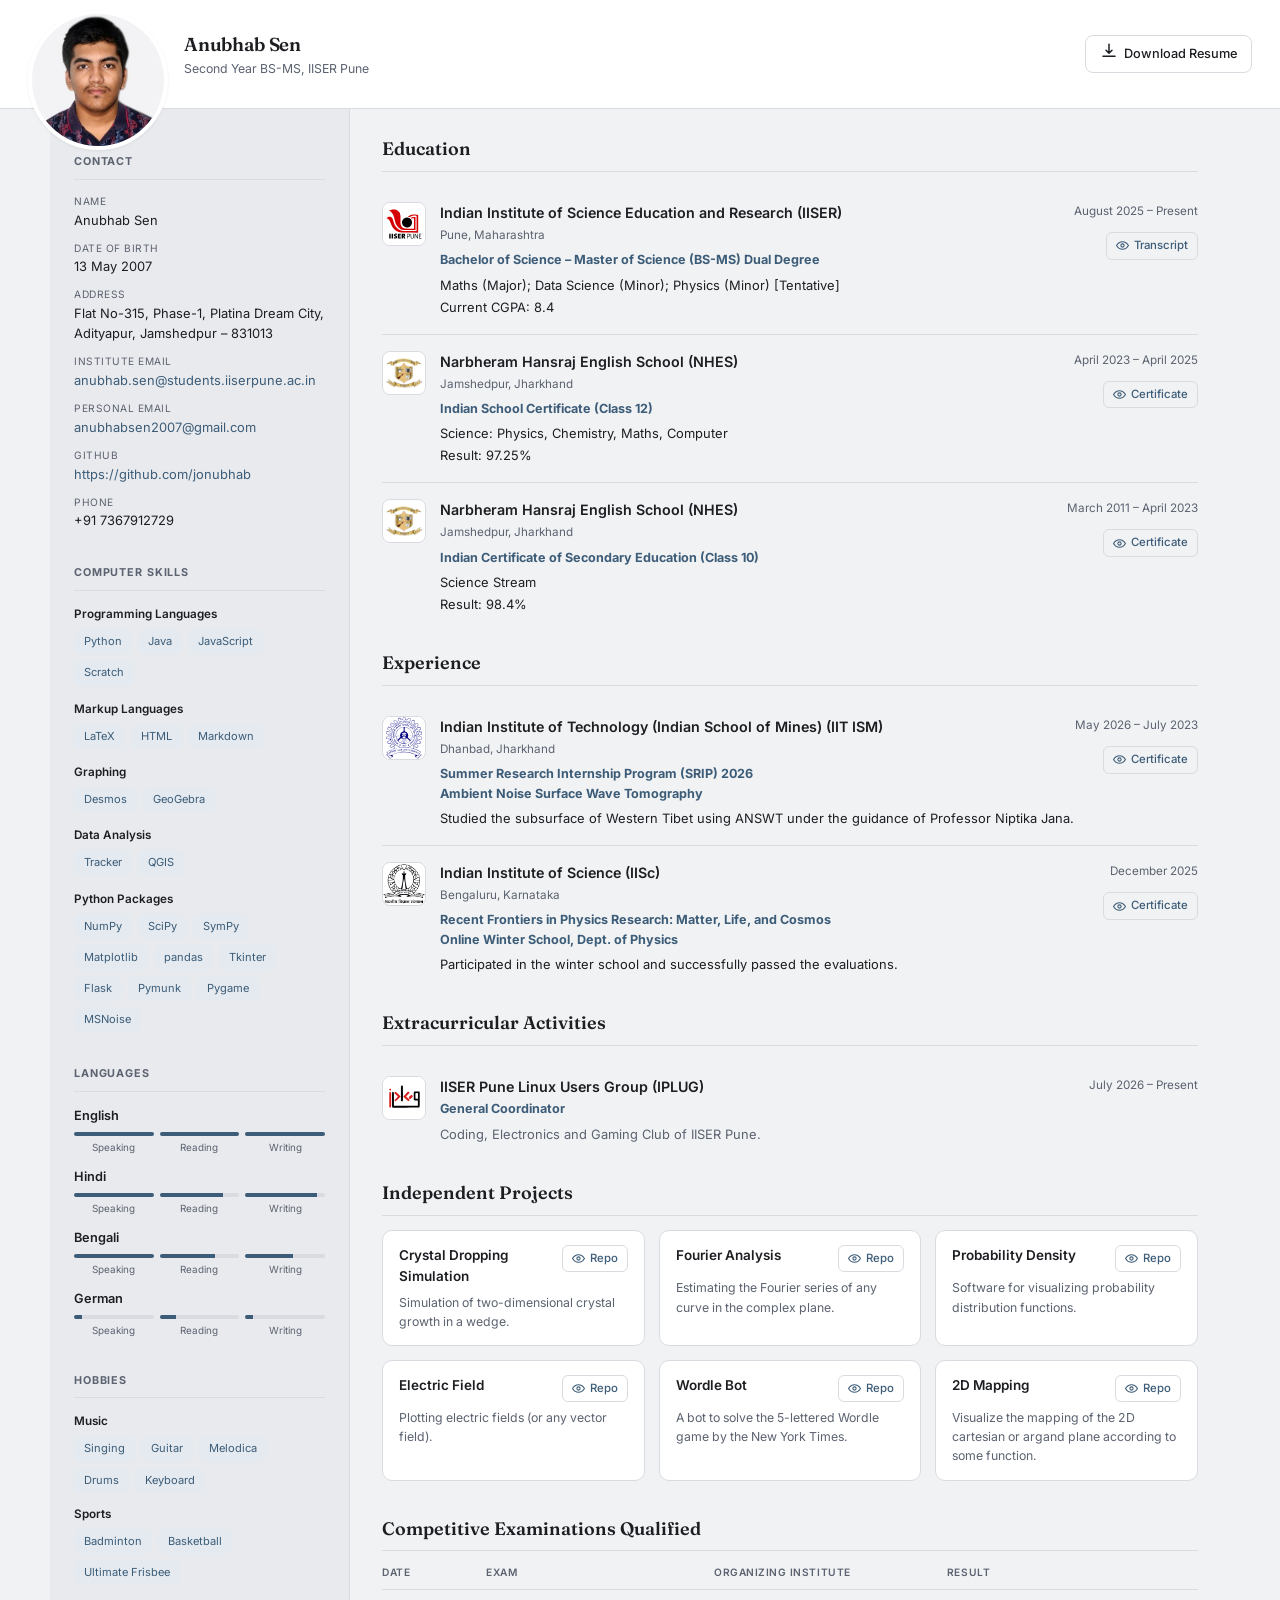
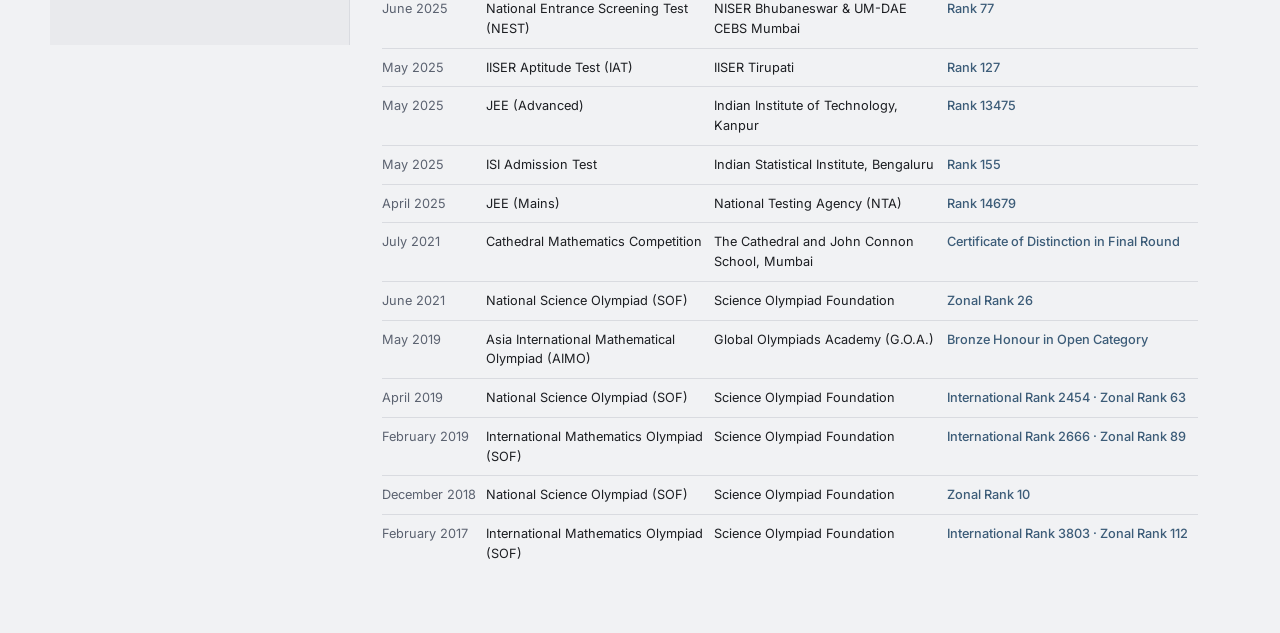
==== commit 4a8a283d: "Add files via upload" ====
--- a/index.html
+++ b/index.html
@@ -17,7 +17,7 @@
     </div>
     <div class="topbar__spacer"></div>
     <div class="topbar__actions">
-      <a id="downloadBtn" class="icon-btn icon-btn--wide" href="assets/Anubhab%20Sen%20-%20CV.pdf" download="Anubhab Sen - CV.pdf" title="Download Resume" aria-label="Download Resume">
+      <a id="downloadBtn" class="icon-btn icon-btn--wide" href="assets/Anubhab%20Sen%20-%20CV.pdf" download="Anubhab Sen - Resume.pdf" title="Download Resume" aria-label="Download Resume">
         <span class="icon-download"></span> Download Resume
       </a>
     </div>
@@ -71,7 +71,7 @@
       </section>
 
       <section class="section">
-        <h2 class="section__title">Competitive Examinations</h2>
+        <h2 class="section__title">Competitive Examinations Qualified</h2>
         <table class="exam-table">
           <thead>
             <tr><th>Date</th><th>Exam</th><th>Organizing Institute</th><th>Result</th></tr>
--- a/style.css
+++ b/style.css
@@ -1,8 +1,3 @@
-/* ============================================================
-   Digital CV — Desktop stylesheet
-   Theme: minimalist grey (light) / deep blue (dark)
-   ============================================================ */
-
 @import url('https://fonts.googleapis.com/css2?family=Fraunces:opsz,wght@9..144,400;9..144,500;9..144,600&family=Inter:wght@400;500;600;700&display=swap');
 @import url('theme.css');
 
@@ -29,7 +24,7 @@
   cursor: pointer;
 }
 
-/* ---------------- Top bar ---------------- */
+/* Top bar */
 
 .topbar {
   position: sticky;
@@ -112,7 +107,7 @@
   font-weight: 500;
 }
 
-/* ---------------- Layout ---------------- */
+/* Layout */
 
 .layout {
   display: flex;
@@ -138,7 +133,7 @@
   padding: 26px 32px 60px;
 }
 
-/* ---------------- Section headings ---------------- */
+/* Section headings */
 
 .section { margin-bottom: 34px; }
 .section:last-child { margin-bottom: 0; }
@@ -163,7 +158,7 @@
   font-weight: 600;
 }
 
-/* ---------------- Sidebar: contact ---------------- */
+/* Contact */
 
 .contact-list {
   list-style: none;
@@ -190,7 +185,7 @@
 
 .contact-list .value { word-break: break-word; }
 
-/* ---------------- Sidebar: skills ---------------- */
+/* Skills */
 
 .skill-group { margin-bottom: 14px; }
 .skill-group:last-child { margin-bottom: 0; }
@@ -216,7 +211,7 @@
   border: 1px solid transparent;
 }
 
-/* ---------------- Sidebar: languages ---------------- */
+/* Languages */
 
 .lang-item { margin-bottom: 12px; }
 .lang-item:last-child { margin-bottom: 0; }
@@ -245,13 +240,13 @@
 
 .lang-bar__fill { height: 100%; background: var(--accent); }
 
-/* ---------------- Sidebar: hobbies ---------------- */
+/* Hobbies */
 
 .hobby-group { margin-bottom: 12px; }
 .hobby-group:last-child { margin-bottom: 0; }
 .hobby-group__label { font-size: 0.78rem; font-weight: 600; margin-bottom: 6px; }
 
-/* ---------------- Main content: entries ---------------- */
+/* Main: entries */
 
 .entry {
   display: flex;
@@ -272,18 +267,44 @@
   background: var(--surface);
 }
 
-.entry__body { flex: 1; min-width: 0; }
+.entry__body {
+  flex: 1;
+  min-width: 0;
+  position: relative;
+  width: 100%;
+}
 
 .entry__top {
   display: flex;
   justify-content: space-between;
-  align-items: baseline;
-  gap: 12px;
+  align-items: flex-start;
+  gap: 0;
   flex-wrap: wrap;
 }
 
-.entry__title { font-weight: 600; font-size: 0.95rem; }
-.entry__meta { font-size: 0.78rem; color: var(--text-muted); white-space: nowrap; }
+.entry__loc {
+  margin-top: 2px;
+  margin-bottom: 6px;
+}
+
+.entry__action {
+  position: absolute;
+  right: 0;
+  top: 2rem;
+}
+
+
+
+.entry__title {
+  font-weight: 600;
+  font-size: 0.95rem;
+  min-width: 30rem;
+}
+.entry__meta {
+  font-size: 0.78rem;
+  color: var(--text-muted);
+  white-space: nowrap;
+}
 .entry__subtitle { font-size: 0.84rem; color: var(--accent); margin-top: 1px; }
 .entry__loc { font-size: 0.78rem; color: var(--text-muted); }
 
@@ -341,7 +362,7 @@
 .project-card__name { font-weight: 600; font-size: 0.9rem; }
 .project-card__desc { font-size: 0.82rem; color: var(--text-muted); margin-top: 6px; }
 
-/* Competitive exams — compact table */
+/* Competitive exams */
 
 .exam-table {
   width: 100%;
@@ -370,7 +391,7 @@
 .exam-table td.result { color: var(--accent); font-weight: 500; white-space: nowrap; }
 .exam-table td.date { color: var(--text-muted); white-space: nowrap; }
 
-/* ---------------- Loading / error state ---------------- */
+/* Loading Screen */
 
 .load-note {
   font-size: 0.85rem;
@@ -385,18 +406,13 @@
   border-radius: 4px;
 }
 
-/* ---------------- Focus visibility ---------------- */
+/* Focus visibility */
 
 a:focus-visible, button:focus-visible {
   outline: 2px solid var(--accent);
   outline-offset: 2px;
 }
 
-/* ---------------- Narrow desktop window ----------------
-   Below the content's comfortable min-width, the sidebar and
-   content no longer wrap/stack — the .layout row scrolls
-   horizontally instead (scrollbar at the bottom). */
-
 .exam-table { display: block; overflow-x: auto; }
 
 @media (prefers-reduced-motion: reduce) {
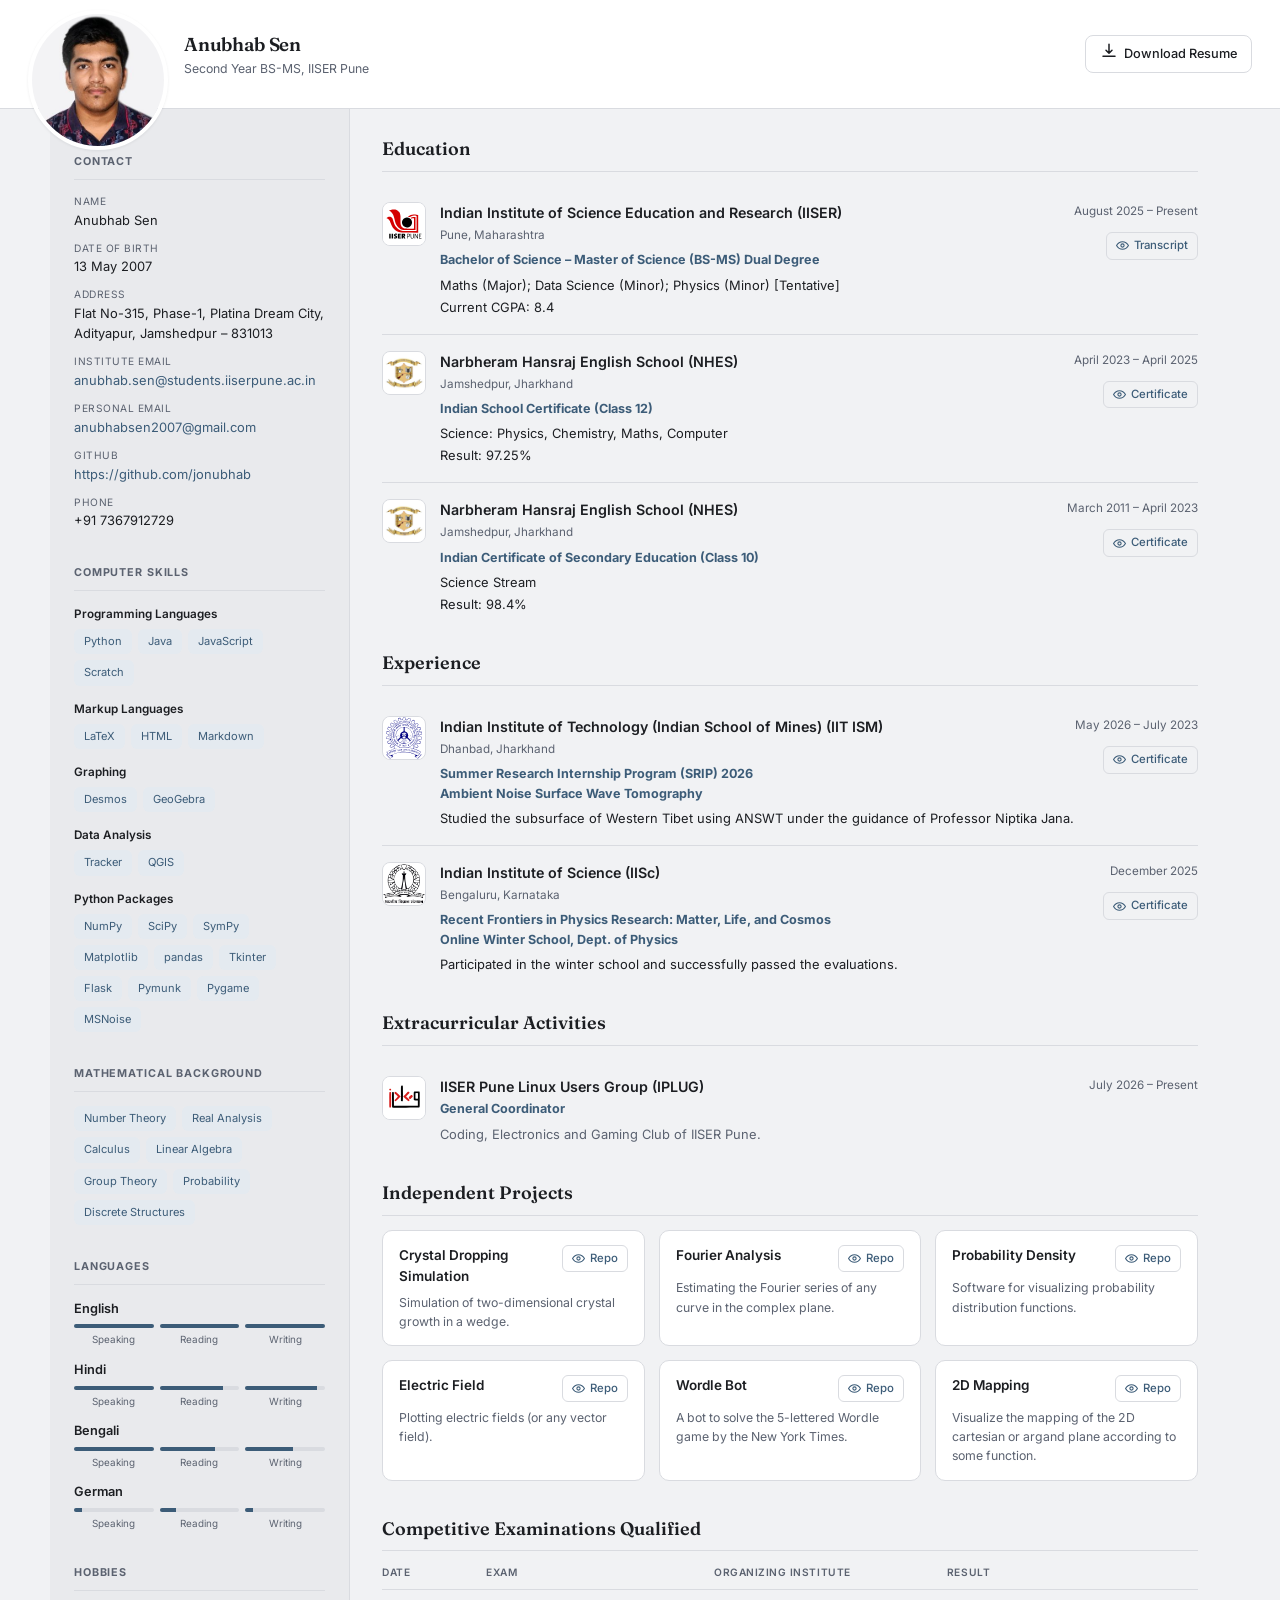
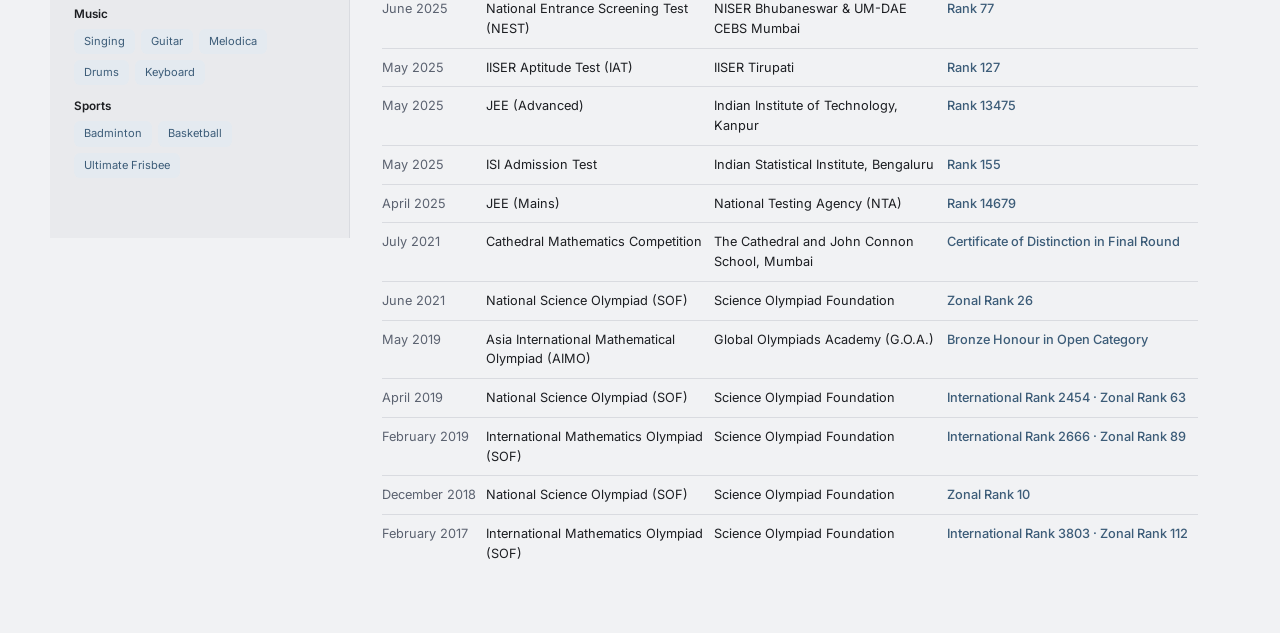
==== commit d5a19856: "Updated" ====
--- a/index.html
+++ b/index.html
@@ -34,6 +34,11 @@
       <section class="section">
         <h2 class="section__title">Computer Skills</h2>
         <div id="skillsList"></div>
+      </section>
+
+      <section class="section">
+        <h2 class="section__title">Mathematical Background</h2>
+        <div id="mathList"></div>
       </section>
 
       <section class="section">
--- a/style.css
+++ b/style.css
@@ -298,7 +298,7 @@
 .entry__title {
   font-weight: 600;
   font-size: 0.95rem;
-  min-width: 30rem;
+  min-width: min(100%,30rem);
 }
 .entry__meta {
   font-size: 0.78rem;
